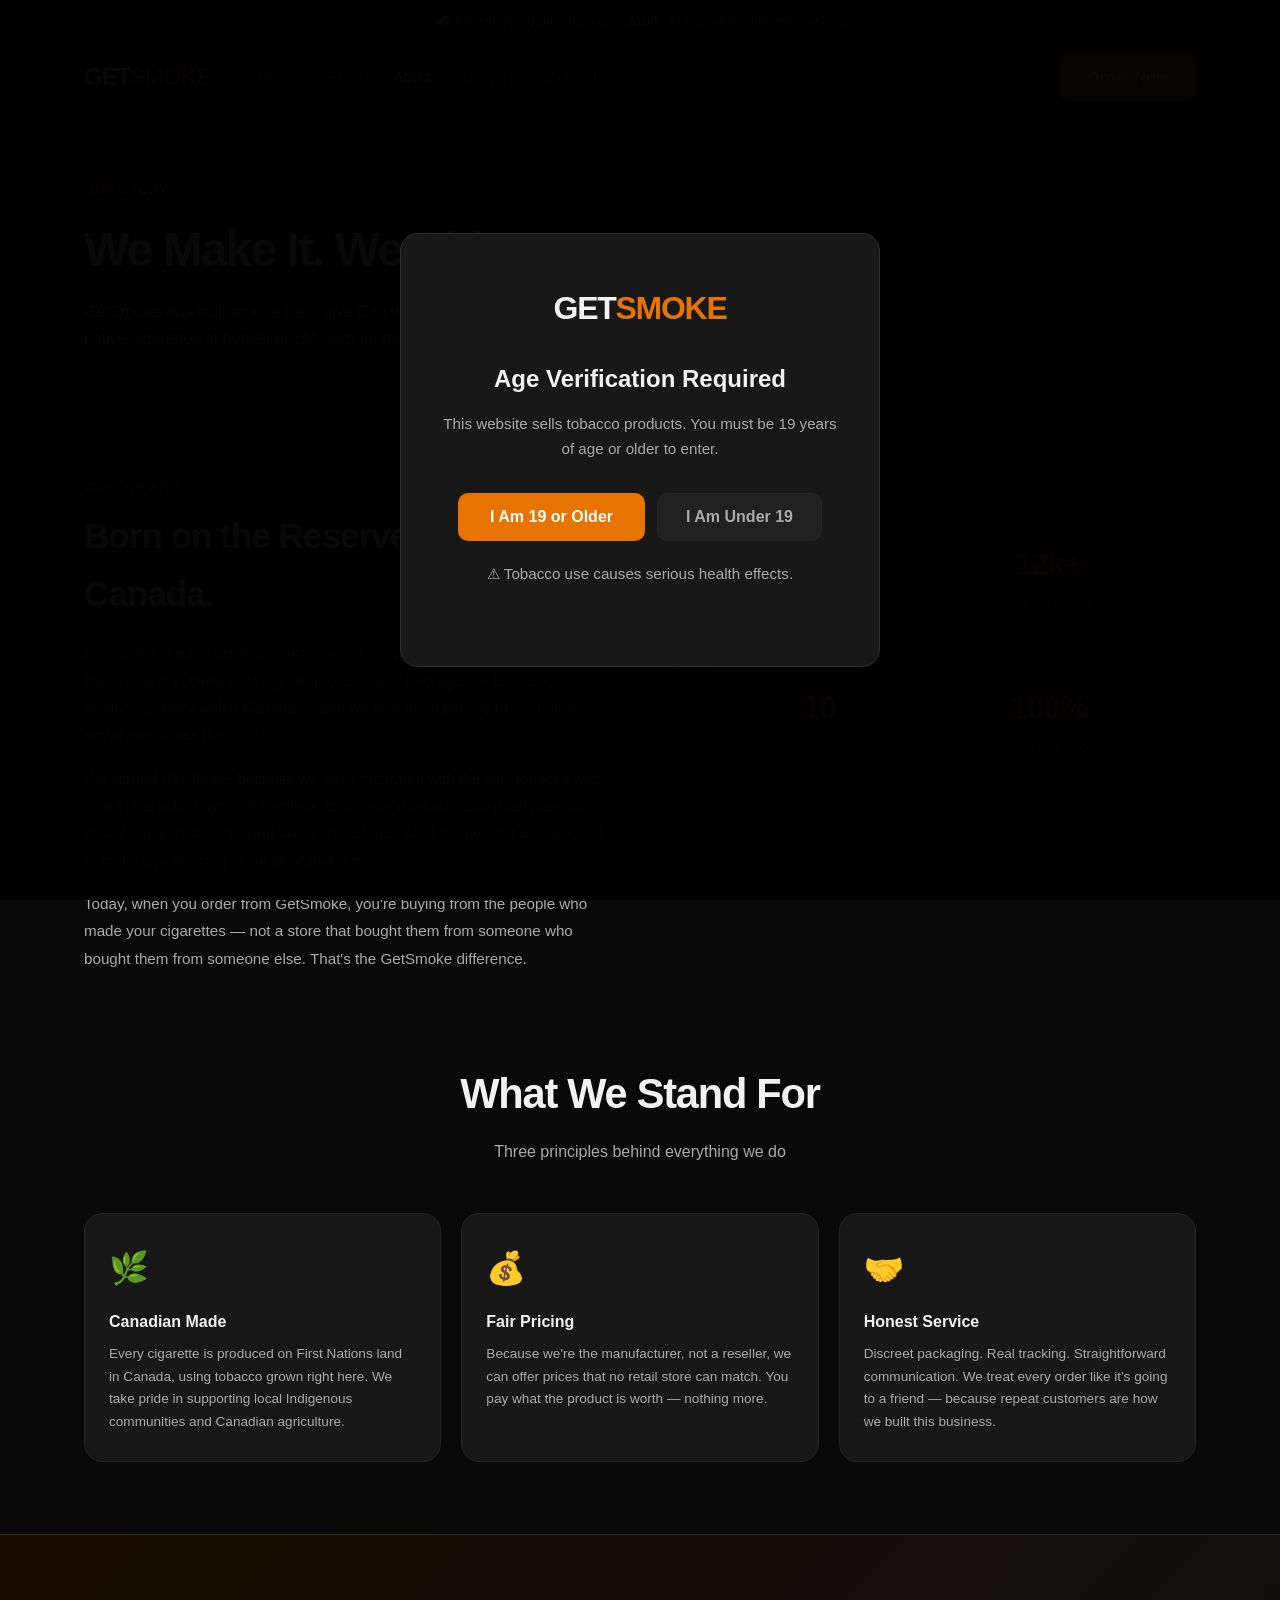
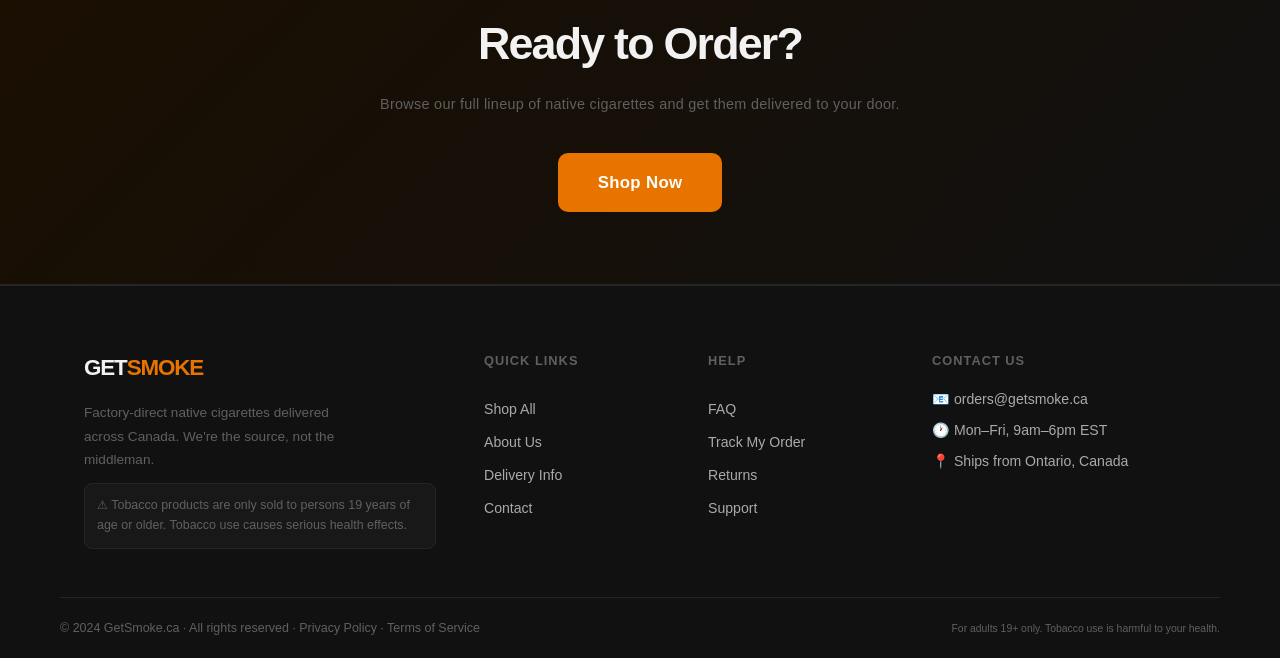
==== about.html @ fce6e357 "Initial commit: GetSmoke website" ====
<!DOCTYPE html>
<html lang="en">
<head>
  <meta charset="UTF-8" />
  <meta name="viewport" content="width=device-width, initial-scale=1.0" />
  <title>About Us – GetSmoke | Factory-Direct Native Cigarettes Canada</title>
  <meta name="description" content="Learn about GetSmoke — a Canadian manufacturer of native cigarettes, made on First Nations land and shipped directly to you." />
  <link rel="stylesheet" href="css/style.css" />
</head>
<body>

  <!-- Age Verification Modal -->
  <div id="age-modal" class="age-modal">
    <div class="age-modal-inner">
      <div class="age-modal-logo">GET<span>SMOKE</span></div>
      <h2>Age Verification Required</h2>
      <p>This website sells tobacco products. You must be 19 years of age or older to enter.</p>
      <div class="age-buttons">
        <button class="btn-age-yes" onclick="confirmAge()">I Am 19 or Older</button>
        <button class="btn-age-no" onclick="denyAge()">I Am Under 19</button>
      </div>
      <p class="age-warning">⚠ Tobacco use causes serious health effects.</p>
    </div>
  </div>

  <!-- Notice Bar -->
  <div class="notice-bar">
    <p>🚚 Free shipping on orders over $100 · Ships nationwide with tracking</p>
  </div>

  <!-- Header -->
  <header class="header">
    <nav class="nav container">
      <a href="index.html" class="logo">GET<span>SMOKE</span></a>
      <ul class="nav-links">
        <li><a href="index.html">Home</a></li>
        <li><a href="shop.html">Shop</a></li>
        <li><a href="about.html" class="active">About</a></li>
        <li><a href="delivery.html">Delivery</a></li>
        <li><a href="contact.html">Contact</a></li>
      </ul>
      <a href="shop.html" class="btn-primary">Order Now</a>
      <button class="hamburger" onclick="toggleMenu()">&#9776;</button>
    </nav>
    <div class="mobile-menu" id="mobile-menu">
      <a href="index.html">Home</a>
      <a href="shop.html">Shop</a>
      <a href="about.html">About</a>
      <a href="delivery.html">Delivery</a>
      <a href="contact.html">Contact</a>
      <a href="shop.html" class="btn-primary">Order Now</a>
    </div>
  </header>

  <!-- Page Hero -->
  <section class="page-hero">
    <div class="container">
      <span class="section-tag">Our Story</span>
      <h1>We Make It. We Ship It.</h1>
      <p>GetSmoke was built on one idea: give Canadians direct access to quality native cigarettes at honest prices, with no middleman in between.</p>
    </div>
  </section>

  <!-- About Section -->
  <section class="about-section">
    <div class="container">

      <!-- Story -->
      <div class="about-grid">
        <div class="about-text">
          <span class="section-tag">Who We Are</span>
          <h2>Born on the Reserve. Built for Canada.</h2>
          <p>GetSmoke is a Canadian manufacturer of native cigarettes, operating on First Nations land in Ontario. We grow, process, and package our tobacco products entirely within Canada — and we ship them directly to your door, anywhere across the country.</p>
          <p>We started GetSmoke because we were frustrated with the way tobacco was sold in Canada. Layers of resellers, distributor markups, and retail margins meant smokers were paying two or three times what the product actually cost to make. We decided to cut all of that out.</p>
          <p>Today, when you order from GetSmoke, you're buying from the people who made your cigarettes — not a store that bought them from someone who bought them from someone else. That's the GetSmoke difference.</p>
        </div>
        <div class="about-visual">
          <div class="about-stat">
            <strong>2019</strong>
            <span>Founded</span>
          </div>
          <div class="about-stat">
            <strong>12k+</strong>
            <span>Orders shipped</span>
          </div>
          <div class="about-stat">
            <strong>10</strong>
            <span>Provinces served</span>
          </div>
          <div class="about-stat">
            <strong>100%</strong>
            <span>Canadian tobacco</span>
          </div>
        </div>
      </div>

      <!-- Values -->
      <div class="section-header">
        <h2>What We Stand For</h2>
        <p>Three principles behind everything we do</p>
      </div>
      <div class="values-grid">
        <div class="value-card">
          <div class="value-icon">🌿</div>
          <h3>Canadian Made</h3>
          <p>Every cigarette is produced on First Nations land in Canada, using tobacco grown right here. We take pride in supporting local Indigenous communities and Canadian agriculture.</p>
        </div>
        <div class="value-card">
          <div class="value-icon">💰</div>
          <h3>Fair Pricing</h3>
          <p>Because we're the manufacturer, not a reseller, we can offer prices that no retail store can match. You pay what the product is worth — nothing more.</p>
        </div>
        <div class="value-card">
          <div class="value-icon">🤝</div>
          <h3>Honest Service</h3>
          <p>Discreet packaging. Real tracking. Straightforward communication. We treat every order like it's going to a friend — because repeat customers are how we built this business.</p>
        </div>
      </div>

    </div>
  </section>

  <!-- CTA Section -->
  <section class="shipping-banner">
    <div class="container">
      <h2>Ready to Order?</h2>
      <p>Browse our full lineup of native cigarettes and get them delivered to your door.</p>
      <a href="shop.html" class="btn-primary btn-large">Shop Now</a>
    </div>
  </section>

  <!-- Footer -->
  <footer class="footer">
    <div class="container footer-grid">
      <div class="footer-brand">
        <a href="index.html" class="logo">GET<span>SMOKE</span></a>
        <p>Factory-direct native cigarettes delivered across Canada. We're the source, not the middleman.</p>
        <small>⚠ Tobacco products are only sold to persons 19 years of age or older. Tobacco use causes serious health effects.</small>
      </div>
      <div class="footer-links">
        <h4>Quick Links</h4>
        <a href="shop.html">Shop All</a>
        <a href="about.html">About Us</a>
        <a href="delivery.html">Delivery Info</a>
        <a href="contact.html">Contact</a>
      </div>
      <div class="footer-links">
        <h4>Help</h4>
        <a href="contact.html#faq">FAQ</a>
        <a href="contact.html#tracking">Track My Order</a>
        <a href="contact.html">Returns</a>
        <a href="contact.html">Support</a>
      </div>
      <div class="footer-contact">
        <h4>Contact Us</h4>
        <p>📧 orders@getsmoke.ca</p>
        <p>🕐 Mon–Fri, 9am–6pm EST</p>
        <p>📍 Ships from Ontario, Canada</p>
      </div>
    </div>
    <div class="footer-bottom container">
      <p>© 2024 GetSmoke.ca · All rights reserved · <a href="#">Privacy Policy</a> · <a href="#">Terms of Service</a></p>
      <p><small>For adults 19+ only. Tobacco use is harmful to your health.</small></p>
    </div>
  </footer>

  <script src="js/main.js"></script>
</body>
</html>
---- css/style.css ----
/* ============================================
   GETSMOKE.CA — Main Stylesheet
   ============================================ */

/* Reset & Base */
*, *::before, *::after {
  margin: 0;
  padding: 0;
  box-sizing: border-box;
}

:root {
  --bg:           #090909;
  --bg-surface:   #111111;
  --bg-card:      #181818;
  --bg-elevated:  #212121;
  --accent:       #e87400;
  --accent-light: #ff9a3c;
  --accent-dark:  #b85c00;
  --text:         #f2f2f2;
  --text-sub:     #aaaaaa;
  --text-muted:   #606060;
  --border:       #252525;
  --border-light: #303030;
  --green:        #22c55e;
  --radius:       10px;
  --radius-lg:    18px;
  --shadow:       0 4px 24px rgba(0,0,0,0.5);
  --shadow-lg:    0 8px 48px rgba(0,0,0,0.7);
  --trans:        0.22s ease;
}

html { scroll-behavior: smooth; }

body {
  font-family: -apple-system, BlinkMacSystemFont, 'Segoe UI', Roboto, Helvetica, Arial, sans-serif;
  background: var(--bg);
  color: var(--text);
  line-height: 1.65;
  overflow-x: hidden;
}

a { text-decoration: none; color: inherit; }
img { max-width: 100%; display: block; }
ul { list-style: none; }

.container {
  max-width: 1160px;
  margin: 0 auto;
  padding: 0 24px;
}

.center { text-align: center; }

/* ============================================
   BUTTONS
   ============================================ */
.btn-primary {
  display: inline-block;
  background: var(--accent);
  color: #fff;
  padding: 12px 28px;
  border-radius: var(--radius);
  font-weight: 600;
  font-size: 0.95rem;
  transition: background var(--trans), transform var(--trans);
  border: none;
  cursor: pointer;
  letter-spacing: 0.02em;
}
.btn-primary:hover {
  background: var(--accent-light);
  transform: translateY(-1px);
}
.btn-primary.btn-large {
  padding: 16px 40px;
  font-size: 1.05rem;
}

.btn-ghost {
  display: inline-block;
  background: transparent;
  color: var(--text);
  padding: 12px 28px;
  border-radius: var(--radius);
  font-weight: 600;
  font-size: 0.95rem;
  border: 1.5px solid var(--border-light);
  transition: border-color var(--trans), color var(--trans), transform var(--trans);
  cursor: pointer;
}
.btn-ghost:hover {
  border-color: var(--accent);
  color: var(--accent);
  transform: translateY(-1px);
}

.btn-cart {
  display: inline-block;
  background: var(--accent);
  color: #fff;
  padding: 8px 18px;
  border-radius: 8px;
  font-size: 0.85rem;
  font-weight: 600;
  transition: background var(--trans);
}
.btn-cart:hover { background: var(--accent-light); }

/* ============================================
   AGE VERIFICATION MODAL
   ============================================ */
.age-modal {
  position: fixed;
  inset: 0;
  background: rgba(0,0,0,0.97);
  z-index: 9999;
  display: flex;
  align-items: center;
  justify-content: center;
  padding: 24px;
}
.age-modal.hidden { display: none; }

.age-modal-inner {
  background: var(--bg-card);
  border: 1px solid var(--border-light);
  border-radius: var(--radius-lg);
  padding: 48px 40px;
  max-width: 480px;
  width: 100%;
  text-align: center;
}
.age-modal-logo {
  font-size: 2rem;
  font-weight: 900;
  letter-spacing: -0.04em;
  margin-bottom: 24px;
  color: var(--text);
}
.age-modal-logo span { color: var(--accent); }
.age-modal-inner h2 {
  font-size: 1.5rem;
  margin-bottom: 12px;
}
.age-modal-inner p {
  color: var(--text-sub);
  font-size: 0.95rem;
  margin-bottom: 32px;
}
.age-buttons {
  display: flex;
  gap: 12px;
  justify-content: center;
  margin-bottom: 20px;
}
.btn-age-yes {
  background: var(--accent);
  color: #fff;
  padding: 14px 32px;
  border-radius: var(--radius);
  font-weight: 700;
  font-size: 1rem;
  border: none;
  cursor: pointer;
  transition: background var(--trans);
}
.btn-age-yes:hover { background: var(--accent-light); }
.btn-age-no {
  background: var(--bg-elevated);
  color: var(--text-sub);
  padding: 14px 28px;
  border-radius: var(--radius);
  font-weight: 600;
  font-size: 1rem;
  border: 1px solid var(--border);
  cursor: pointer;
  transition: background var(--trans);
}
.btn-age-no:hover { background: var(--border-light); }
.age-warning {
  color: var(--text-muted);
  font-size: 0.78rem;
}

/* ============================================
   HEADER / NAV
   ============================================ */
.header {
  position: sticky;
  top: 0;
  z-index: 100;
  background: rgba(9,9,9,0.92);
  backdrop-filter: blur(12px);
  -webkit-backdrop-filter: blur(12px);
  border-bottom: 1px solid var(--border);
}

.nav {
  display: flex;
  align-items: center;
  gap: 32px;
  height: 68px;
}

.logo {
  font-size: 1.5rem;
  font-weight: 900;
  letter-spacing: -0.05em;
  color: var(--text);
  flex-shrink: 0;
}
.logo span { color: var(--accent); }

.nav-links {
  display: flex;
  gap: 4px;
  flex: 1;
}
.nav-links a {
  padding: 8px 14px;
  border-radius: 8px;
  font-size: 0.9rem;
  font-weight: 500;
  color: var(--text-sub);
  transition: color var(--trans), background var(--trans);
}
.nav-links a:hover,
.nav-links a.active {
  color: var(--text);
  background: var(--bg-elevated);
}

.nav .btn-primary { margin-left: auto; flex-shrink: 0; }

.hamburger {
  display: none;
  background: none;
  border: none;
  color: var(--text);
  font-size: 1.5rem;
  cursor: pointer;
  margin-left: auto;
}

.mobile-menu {
  display: none;
  flex-direction: column;
  gap: 4px;
  padding: 12px 24px 20px;
  border-top: 1px solid var(--border);
  background: var(--bg-surface);
}
.mobile-menu.open { display: flex; }
.mobile-menu a {
  padding: 12px 16px;
  border-radius: 8px;
  color: var(--text-sub);
  font-weight: 500;
  transition: background var(--trans), color var(--trans);
}
.mobile-menu a:hover { background: var(--bg-elevated); color: var(--text); }
.mobile-menu .btn-primary { margin-top: 8px; text-align: center; }

@media (max-width: 768px) {
  .nav-links, .nav .btn-primary { display: none; }
  .hamburger { display: block; }
}

/* ============================================
   HERO
   ============================================ */
.hero {
  padding: 90px 0 80px;
  background: radial-gradient(ellipse 80% 60% at 50% -10%, rgba(232,116,0,0.13) 0%, transparent 70%),
              var(--bg);
  text-align: center;
}

.hero-tag {
  display: inline-block;
  background: rgba(232,116,0,0.12);
  color: var(--accent);
  border: 1px solid rgba(232,116,0,0.3);
  border-radius: 100px;
  padding: 6px 16px;
  font-size: 0.8rem;
  font-weight: 600;
  letter-spacing: 0.05em;
  text-transform: uppercase;
  margin-bottom: 24px;
}

.hero h1 {
  font-size: clamp(2.4rem, 6vw, 4.2rem);
  font-weight: 900;
  line-height: 1.1;
  letter-spacing: -0.04em;
  margin-bottom: 20px;
}
.hero h1 span { color: var(--accent); }

.hero p {
  color: var(--text-sub);
  font-size: 1.1rem;
  max-width: 520px;
  margin: 0 auto 36px;
  line-height: 1.7;
}

.hero-cta {
  display: flex;
  gap: 14px;
  justify-content: center;
  flex-wrap: wrap;
  margin-bottom: 56px;
}

.hero-stats {
  display: flex;
  gap: 0;
  justify-content: center;
  max-width: 480px;
  margin: 0 auto;
  border: 1px solid var(--border);
  border-radius: var(--radius-lg);
  overflow: hidden;
  background: var(--bg-card);
}
.stat {
  flex: 1;
  padding: 20px 16px;
  text-align: center;
  border-right: 1px solid var(--border);
}
.stat:last-child { border-right: none; }
.stat strong {
  display: block;
  font-size: 1.4rem;
  font-weight: 800;
  color: var(--accent);
  letter-spacing: -0.03em;
}
.stat span {
  font-size: 0.78rem;
  color: var(--text-muted);
  text-transform: uppercase;
  letter-spacing: 0.04em;
}

/* ============================================
   TRUST BAR
   ============================================ */
.trust-bar {
  background: var(--bg-surface);
  border-top: 1px solid var(--border);
  border-bottom: 1px solid var(--border);
  padding: 28px 0;
}
.trust-grid {
  display: grid;
  grid-template-columns: repeat(4, 1fr);
  gap: 0;
}
.trust-item {
  display: flex;
  align-items: center;
  gap: 14px;
  padding: 12px 24px;
  border-right: 1px solid var(--border);
}
.trust-item:last-child { border-right: none; }
.trust-icon {
  font-size: 1.6rem;
  flex-shrink: 0;
}
.trust-item strong {
  display: block;
  font-size: 0.9rem;
  font-weight: 700;
  margin-bottom: 2px;
}
.trust-item p {
  font-size: 0.8rem;
  color: var(--text-muted);
  margin: 0;
}

@media (max-width: 900px) {
  .trust-grid { grid-template-columns: repeat(2, 1fr); }
  .trust-item:nth-child(2) { border-right: none; }
  .trust-item:nth-child(3), .trust-item:nth-child(4) {
    border-top: 1px solid var(--border);
  }
}
@media (max-width: 480px) {
  .trust-grid { grid-template-columns: 1fr; }
  .trust-item { border-right: none !important; border-top: 1px solid var(--border); }
  .trust-item:first-child { border-top: none; }
}

/* ============================================
   SECTION SHARED
   ============================================ */
.section-header {
  text-align: center;
  margin-bottom: 48px;
}
.section-header h2 {
  font-size: clamp(1.8rem, 4vw, 2.6rem);
  font-weight: 800;
  letter-spacing: -0.03em;
  margin-bottom: 10px;
}
.section-header p {
  color: var(--text-sub);
  font-size: 1rem;
  max-width: 480px;
  margin: 0 auto;
}
.section-tag {
  display: inline-block;
  color: var(--accent);
  font-size: 0.8rem;
  font-weight: 700;
  text-transform: uppercase;
  letter-spacing: 0.08em;
  margin-bottom: 10px;
}

/* ============================================
   PRODUCTS
   ============================================ */
.products-section {
  padding: 80px 0;
}

.products-grid {
  display: grid;
  grid-template-columns: repeat(4, 1fr);
  gap: 20px;
  margin-bottom: 40px;
}

.product-card {
  background: var(--bg-card);
  border: 1px solid var(--border);
  border-radius: var(--radius-lg);
  overflow: hidden;
  transition: border-color var(--trans), transform var(--trans), box-shadow var(--trans);
  position: relative;
}
.product-card:hover {
  border-color: var(--accent);
  transform: translateY(-4px);
  box-shadow: 0 12px 40px rgba(232,116,0,0.12);
}

.product-badge {
  position: absolute;
  top: 12px;
  left: 12px;
  background: var(--accent);
  color: #fff;
  font-size: 0.72rem;
  font-weight: 700;
  text-transform: uppercase;
  letter-spacing: 0.06em;
  padding: 4px 10px;
  border-radius: 100px;
  z-index: 2;
}
.product-badge.new-badge {
  background: var(--green);
}

.product-img {
  background: var(--bg-elevated);
  height: 160px;
  display: flex;
  align-items: center;
  justify-content: center;
  font-size: 3.5rem;
  color: var(--text-muted);
  overflow: hidden;
}
.product-img img {
  width: 100%;
  height: 100%;
  object-fit: cover;
}

.product-info { padding: 18px; }
.product-info h3 {
  font-size: 1rem;
  font-weight: 700;
  margin-bottom: 4px;
}
.product-info > p {
  color: var(--text-muted);
  font-size: 0.82rem;
  margin-bottom: 16px;
}

.product-footer {
  display: flex;
  align-items: center;
  justify-content: space-between;
}
.price {
  font-size: 1.15rem;
  font-weight: 800;
  color: var(--text);
}
.price small {
  font-size: 0.75rem;
  font-weight: 400;
  color: var(--text-muted);
}

@media (max-width: 1000px) {
  .products-grid { grid-template-columns: repeat(3, 1fr); }
}
@media (max-width: 700px) {
  .products-grid { grid-template-columns: repeat(2, 1fr); }
}
@media (max-width: 440px) {
  .products-grid { grid-template-columns: 1fr; }
}

/* ============================================
   HOW IT WORKS
   ============================================ */
.how-it-works {
  padding: 80px 0;
  background: var(--bg-surface);
  border-top: 1px solid var(--border);
  border-bottom: 1px solid var(--border);
}

.steps-grid {
  display: grid;
  grid-template-columns: repeat(4, 1fr);
  gap: 24px;
  position: relative;
}

.step {
  background: var(--bg-card);
  border: 1px solid var(--border);
  border-radius: var(--radius-lg);
  padding: 28px 24px;
  text-align: center;
}
.step-number {
  font-size: 2.5rem;
  font-weight: 900;
  color: var(--accent);
  opacity: 0.25;
  letter-spacing: -0.06em;
  line-height: 1;
  margin-bottom: 16px;
}
.step h3 {
  font-size: 1rem;
  font-weight: 700;
  margin-bottom: 8px;
}
.step p {
  color: var(--text-sub);
  font-size: 0.85rem;
  line-height: 1.6;
}

@media (max-width: 900px) {
  .steps-grid { grid-template-columns: repeat(2, 1fr); }
}
@media (max-width: 500px) {
  .steps-grid { grid-template-columns: 1fr; }
}

/* ============================================
   WHY US
   ============================================ */
.why-us {
  padding: 80px 0;
}
.why-grid {
  display: grid;
  grid-template-columns: 1fr 1fr;
  gap: 64px;
  align-items: center;
}
.why-text h2 {
  font-size: clamp(1.8rem, 3.5vw, 2.6rem);
  font-weight: 800;
  letter-spacing: -0.03em;
  line-height: 1.2;
  margin-bottom: 16px;
}
.why-text > p {
  color: var(--text-sub);
  font-size: 0.95rem;
  line-height: 1.75;
  margin-bottom: 28px;
}
.why-list {
  margin-bottom: 32px;
}
.why-list li {
  padding: 8px 0;
  font-size: 0.92rem;
  color: var(--text-sub);
  border-bottom: 1px solid var(--border);
  display: flex;
  align-items: center;
  gap: 10px;
}
.why-list li::before {
  content: '✓';
  color: var(--accent);
  font-weight: 700;
}

.why-cards {
  display: grid;
  grid-template-columns: 1fr 1fr;
  gap: 16px;
}
.why-stat-card {
  background: var(--bg-card);
  border: 1px solid var(--border);
  border-radius: var(--radius-lg);
  padding: 28px 20px;
  text-align: center;
}
.why-stat-card strong {
  display: block;
  font-size: 2rem;
  font-weight: 900;
  color: var(--accent);
  letter-spacing: -0.04em;
  margin-bottom: 6px;
}
.why-stat-card span {
  font-size: 0.8rem;
  color: var(--text-muted);
  text-transform: uppercase;
  letter-spacing: 0.05em;
}

@media (max-width: 800px) {
  .why-grid { grid-template-columns: 1fr; gap: 40px; }
}

/* ============================================
   SHIPPING BANNER
   ============================================ */
.shipping-banner {
  background: linear-gradient(135deg, #1a0e00 0%, var(--bg-surface) 100%);
  border-top: 1px solid var(--border);
  border-bottom: 1px solid var(--border);
  padding: 72px 0;
  text-align: center;
}
.shipping-banner h2 {
  font-size: clamp(1.6rem, 4vw, 2.8rem);
  font-weight: 800;
  letter-spacing: -0.04em;
  margin-bottom: 12px;
}
.shipping-banner p {
  color: var(--text-muted);
  font-size: 0.9rem;
  margin-bottom: 36px;
  letter-spacing: 0.02em;
}
.provinces {
  display: flex;
  flex-wrap: wrap;
  gap: 10px;
  justify-content: center;
  margin-bottom: 36px;
}
.province-tag {
  background: var(--bg-card);
  border: 1px solid var(--border);
  color: var(--text-sub);
  padding: 6px 14px;
  border-radius: 100px;
  font-size: 0.82rem;
}

/* ============================================
   FOOTER
   ============================================ */
.footer {
  background: var(--bg-surface);
  border-top: 1px solid var(--border);
  padding: 64px 0 0;
}
.footer-grid {
  display: grid;
  grid-template-columns: 2fr 1fr 1fr 1.5fr;
  gap: 48px;
  padding-bottom: 48px;
}
.footer-brand .logo { font-size: 1.4rem; margin-bottom: 14px; display: inline-block; }
.footer-brand p {
  color: var(--text-muted);
  font-size: 0.85rem;
  line-height: 1.7;
  margin-bottom: 12px;
  max-width: 280px;
}
.footer-brand small {
  color: var(--text-muted);
  font-size: 0.78rem;
  line-height: 1.6;
  display: block;
  padding: 12px;
  background: rgba(255,255,255,0.03);
  border-radius: 8px;
  border: 1px solid var(--border);
}
.footer-links h4, .footer-contact h4 {
  font-size: 0.8rem;
  font-weight: 700;
  text-transform: uppercase;
  letter-spacing: 0.08em;
  color: var(--text-muted);
  margin-bottom: 16px;
}
.footer-links {
  display: flex;
  flex-direction: column;
  gap: 10px;
}
.footer-links a {
  color: var(--text-sub);
  font-size: 0.88rem;
  transition: color var(--trans);
}
.footer-links a:hover { color: var(--accent); }
.footer-contact p {
  color: var(--text-sub);
  font-size: 0.88rem;
  margin-bottom: 8px;
}
.footer-bottom {
  border-top: 1px solid var(--border);
  padding: 20px 0;
  display: flex;
  align-items: center;
  justify-content: space-between;
  flex-wrap: wrap;
  gap: 8px;
}
.footer-bottom p {
  color: var(--text-muted);
  font-size: 0.78rem;
}
.footer-bottom a { color: var(--text-muted); transition: color var(--trans); }
.footer-bottom a:hover { color: var(--accent); }

@media (max-width: 900px) {
  .footer-grid { grid-template-columns: 1fr 1fr; }
}
@media (max-width: 540px) {
  .footer-grid { grid-template-columns: 1fr; gap: 32px; }
  .footer-bottom { flex-direction: column; text-align: center; }
}

/* ============================================
   PAGE HERO (inner pages)
   ============================================ */
.page-hero {
  padding: 64px 0 48px;
  background: var(--bg-surface);
  border-bottom: 1px solid var(--border);
}
.page-hero h1 {
  font-size: clamp(1.8rem, 4vw, 3rem);
  font-weight: 800;
  letter-spacing: -0.04em;
  margin-bottom: 10px;
}
.page-hero p {
  color: var(--text-sub);
  font-size: 1rem;
  max-width: 520px;
}

/* ============================================
   SHOP PAGE
   ============================================ */
.shop-section {
  padding: 56px 0 80px;
}
.shop-toolbar {
  display: flex;
  align-items: center;
  justify-content: space-between;
  flex-wrap: wrap;
  gap: 16px;
  margin-bottom: 32px;
}
.shop-toolbar h2 {
  font-size: 1.1rem;
  font-weight: 700;
  color: var(--text-sub);
}
.filter-tabs {
  display: flex;
  gap: 8px;
  flex-wrap: wrap;
}
.filter-tab {
  background: var(--bg-card);
  border: 1px solid var(--border);
  color: var(--text-sub);
  padding: 8px 16px;
  border-radius: 100px;
  font-size: 0.83rem;
  font-weight: 600;
  cursor: pointer;
  transition: all var(--trans);
}
.filter-tab:hover, .filter-tab.active {
  background: var(--accent);
  border-color: var(--accent);
  color: #fff;
}

/* ============================================
   ABOUT PAGE
   ============================================ */
.about-section {
  padding: 72px 0;
}
.about-grid {
  display: grid;
  grid-template-columns: 1fr 1fr;
  gap: 64px;
  align-items: start;
  margin-bottom: 72px;
}
.about-text h2 {
  font-size: clamp(1.6rem, 3vw, 2.2rem);
  font-weight: 800;
  letter-spacing: -0.03em;
  margin-bottom: 16px;
}
.about-text p {
  color: var(--text-sub);
  font-size: 0.95rem;
  line-height: 1.8;
  margin-bottom: 16px;
}
.about-visual {
  background: var(--bg-card);
  border: 1px solid var(--border);
  border-radius: var(--radius-lg);
  padding: 40px;
  display: grid;
  grid-template-columns: 1fr 1fr;
  gap: 16px;
}
.about-stat {
  text-align: center;
  padding: 24px 16px;
  background: var(--bg-elevated);
  border-radius: var(--radius);
}
.about-stat strong {
  display: block;
  font-size: 2rem;
  font-weight: 900;
  color: var(--accent);
  letter-spacing: -0.04em;
}
.about-stat span {
  font-size: 0.8rem;
  color: var(--text-muted);
}
.values-grid {
  display: grid;
  grid-template-columns: repeat(3, 1fr);
  gap: 20px;
  margin-top: 48px;
}
.value-card {
  background: var(--bg-card);
  border: 1px solid var(--border);
  border-radius: var(--radius-lg);
  padding: 28px 24px;
}
.value-icon {
  font-size: 2rem;
  margin-bottom: 14px;
}
.value-card h3 { font-size: 1rem; font-weight: 700; margin-bottom: 8px; }
.value-card p { color: var(--text-sub); font-size: 0.85rem; line-height: 1.65; }

@media (max-width: 800px) {
  .about-grid { grid-template-columns: 1fr; gap: 40px; }
  .values-grid { grid-template-columns: 1fr 1fr; }
}
@media (max-width: 480px) {
  .values-grid { grid-template-columns: 1fr; }
}

/* ============================================
   DELIVERY PAGE
   ============================================ */
.delivery-section {
  padding: 72px 0;
}
.delivery-grid {
  display: grid;
  grid-template-columns: repeat(3, 1fr);
  gap: 20px;
  margin-bottom: 56px;
}
.delivery-card {
  background: var(--bg-card);
  border: 1px solid var(--border);
  border-radius: var(--radius-lg);
  padding: 28px 24px;
}
.delivery-card .icon { font-size: 2rem; margin-bottom: 14px; }
.delivery-card h3 { font-size: 1rem; font-weight: 700; margin-bottom: 8px; }
.delivery-card p { color: var(--text-sub); font-size: 0.87rem; line-height: 1.65; }
.delivery-table-wrap {
  background: var(--bg-card);
  border: 1px solid var(--border);
  border-radius: var(--radius-lg);
  overflow: hidden;
  margin-bottom: 40px;
}
.delivery-table {
  width: 100%;
  border-collapse: collapse;
}
.delivery-table th {
  background: var(--bg-elevated);
  padding: 14px 20px;
  text-align: left;
  font-size: 0.8rem;
  font-weight: 700;
  text-transform: uppercase;
  letter-spacing: 0.06em;
  color: var(--text-muted);
  border-bottom: 1px solid var(--border);
}
.delivery-table td {
  padding: 14px 20px;
  font-size: 0.88rem;
  color: var(--text-sub);
  border-bottom: 1px solid var(--border);
}
.delivery-table tr:last-child td { border-bottom: none; }
.delivery-table tr:hover td { background: var(--bg-elevated); }
.badge-green {
  background: rgba(34,197,94,0.1);
  color: var(--green);
  border: 1px solid rgba(34,197,94,0.25);
  padding: 3px 10px;
  border-radius: 100px;
  font-size: 0.78rem;
  font-weight: 600;
}

@media (max-width: 700px) {
  .delivery-grid { grid-template-columns: 1fr 1fr; }
}
@media (max-width: 480px) {
  .delivery-grid { grid-template-columns: 1fr; }
}

/* ============================================
   CONTACT / FAQ PAGE
   ============================================ */
.contact-section {
  padding: 72px 0;
}
.contact-grid {
  display: grid;
  grid-template-columns: 1fr 1.5fr;
  gap: 48px;
  margin-bottom: 72px;
}
.contact-info h2 {
  font-size: 1.5rem;
  font-weight: 800;
  letter-spacing: -0.03em;
  margin-bottom: 12px;
}
.contact-info > p {
  color: var(--text-sub);
  font-size: 0.92rem;
  line-height: 1.7;
  margin-bottom: 28px;
}
.contact-details { display: flex; flex-direction: column; gap: 14px; }
.contact-item {
  display: flex;
  align-items: flex-start;
  gap: 14px;
  padding: 16px;
  background: var(--bg-card);
  border: 1px solid var(--border);
  border-radius: var(--radius);
}
.contact-item .icon { font-size: 1.3rem; flex-shrink: 0; }
.contact-item strong { display: block; font-size: 0.88rem; margin-bottom: 2px; }
.contact-item span { color: var(--text-muted); font-size: 0.82rem; }

.contact-form {
  background: var(--bg-card);
  border: 1px solid var(--border);
  border-radius: var(--radius-lg);
  padding: 36px;
}
.contact-form h3 { font-size: 1.2rem; font-weight: 700; margin-bottom: 24px; }
.form-row {
  display: grid;
  grid-template-columns: 1fr 1fr;
  gap: 16px;
}
.form-group {
  display: flex;
  flex-direction: column;
  gap: 6px;
  margin-bottom: 16px;
}
.form-group label {
  font-size: 0.83rem;
  font-weight: 600;
  color: var(--text-sub);
}
.form-group input,
.form-group select,
.form-group textarea {
  background: var(--bg-elevated);
  border: 1px solid var(--border-light);
  border-radius: 8px;
  color: var(--text);
  padding: 12px 14px;
  font-size: 0.9rem;
  font-family: inherit;
  transition: border-color var(--trans);
  outline: none;
  width: 100%;
}
.form-group input:focus,
.form-group select:focus,
.form-group textarea:focus {
  border-color: var(--accent);
}
.form-group textarea { resize: vertical; min-height: 110px; }

/* FAQ Accordion */
.faq-section { padding-bottom: 80px; }
.faq-section h2 {
  font-size: clamp(1.6rem, 3vw, 2.2rem);
  font-weight: 800;
  letter-spacing: -0.03em;
  margin-bottom: 32px;
}
.faq-list { display: flex; flex-direction: column; gap: 10px; }
.faq-item {
  background: var(--bg-card);
  border: 1px solid var(--border);
  border-radius: var(--radius);
  overflow: hidden;
}
.faq-question {
  width: 100%;
  background: none;
  border: none;
  color: var(--text);
  font-size: 0.95rem;
  font-weight: 600;
  font-family: inherit;
  text-align: left;
  padding: 18px 20px;
  cursor: pointer;
  display: flex;
  align-items: center;
  justify-content: space-between;
  gap: 16px;
  transition: background var(--trans);
}
.faq-question:hover { background: var(--bg-elevated); }
.faq-arrow {
  font-size: 1rem;
  color: var(--text-muted);
  flex-shrink: 0;
  transition: transform var(--trans);
}
.faq-item.open .faq-arrow { transform: rotate(180deg); }
.faq-answer {
  max-height: 0;
  overflow: hidden;
  transition: max-height 0.3s ease;
}
.faq-answer-inner {
  padding: 0 20px 18px;
  color: var(--text-sub);
  font-size: 0.9rem;
  line-height: 1.75;
  border-top: 1px solid var(--border);
  padding-top: 16px;
}
.faq-item.open .faq-answer { max-height: 400px; }

@media (max-width: 700px) {
  .contact-grid { grid-template-columns: 1fr; }
  .form-row { grid-template-columns: 1fr; }
}

/* ============================================
   ORDER SUCCESS / NOTICE
   ============================================ */
.notice-bar {
  background: rgba(232,116,0,0.08);
  border-bottom: 1px solid rgba(232,116,0,0.2);
  padding: 10px 0;
  text-align: center;
}
.notice-bar p {
  font-size: 0.83rem;
  color: var(--accent-light);
}
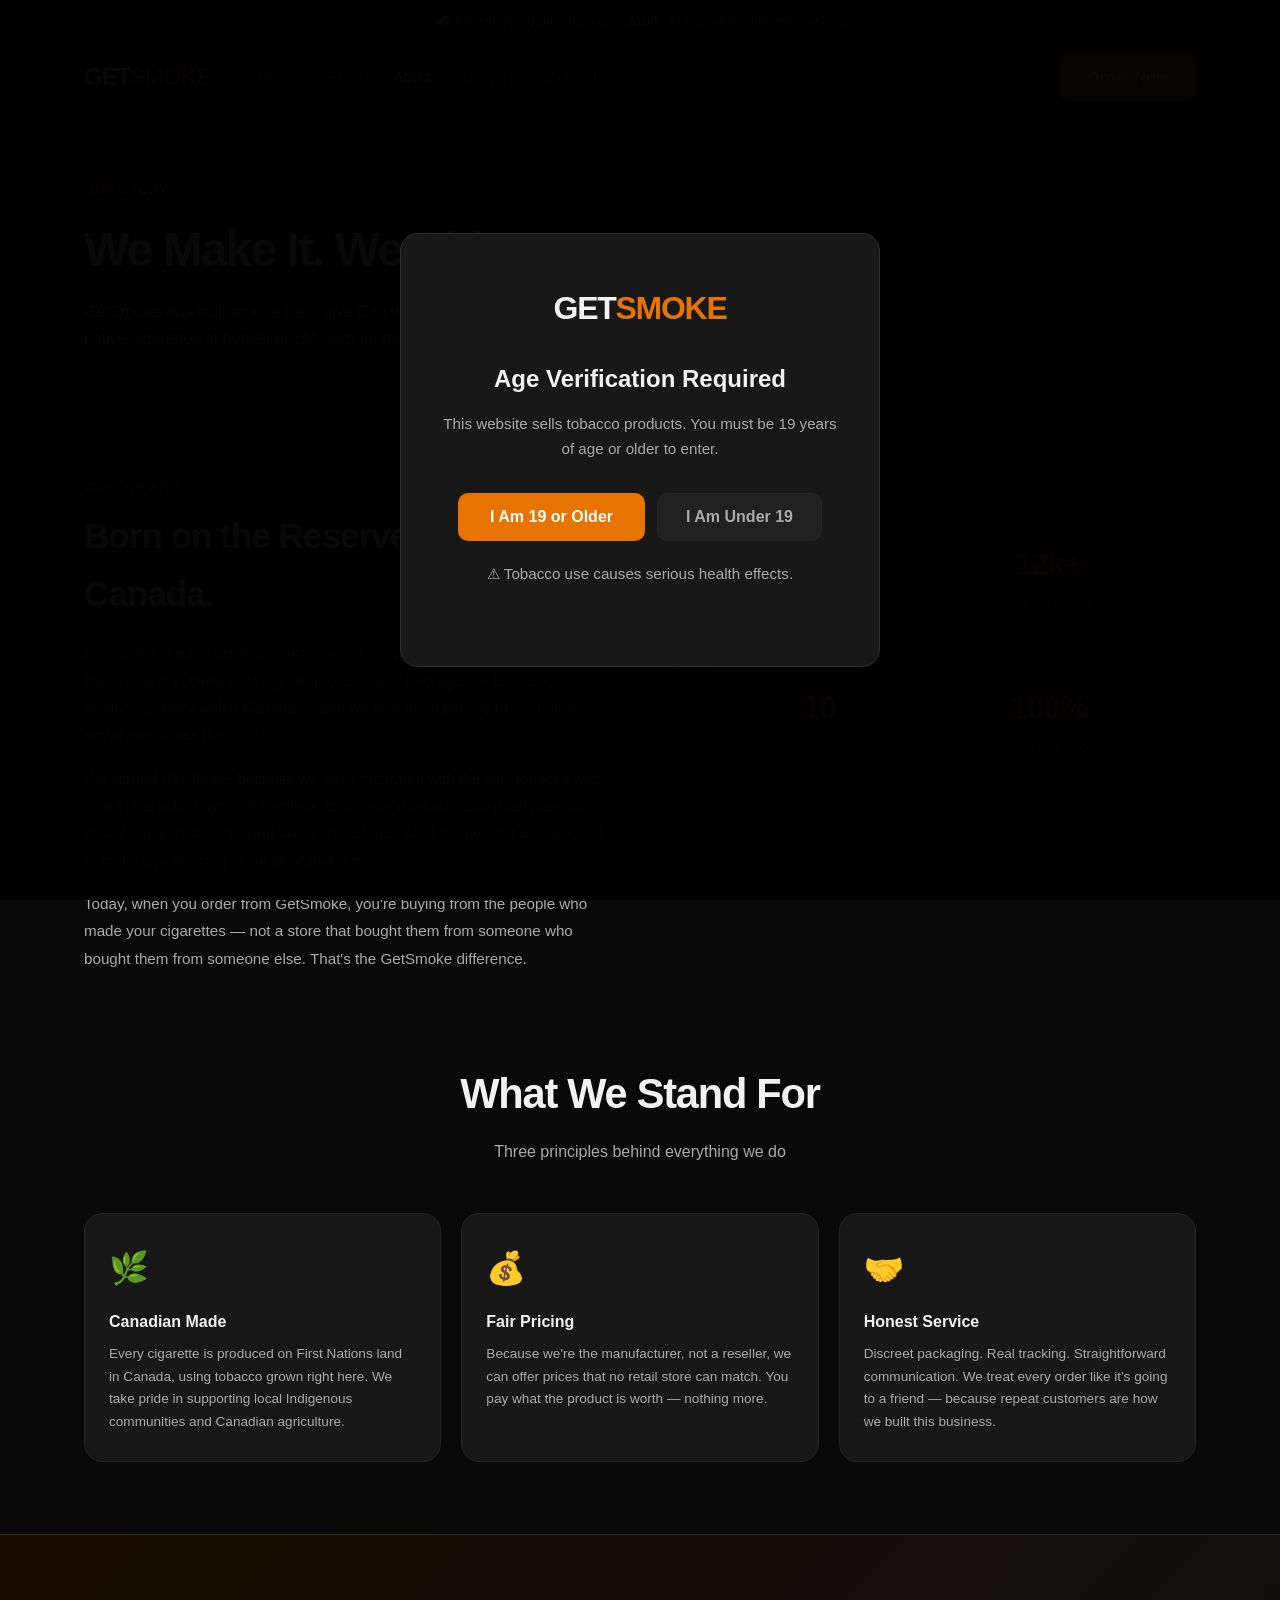
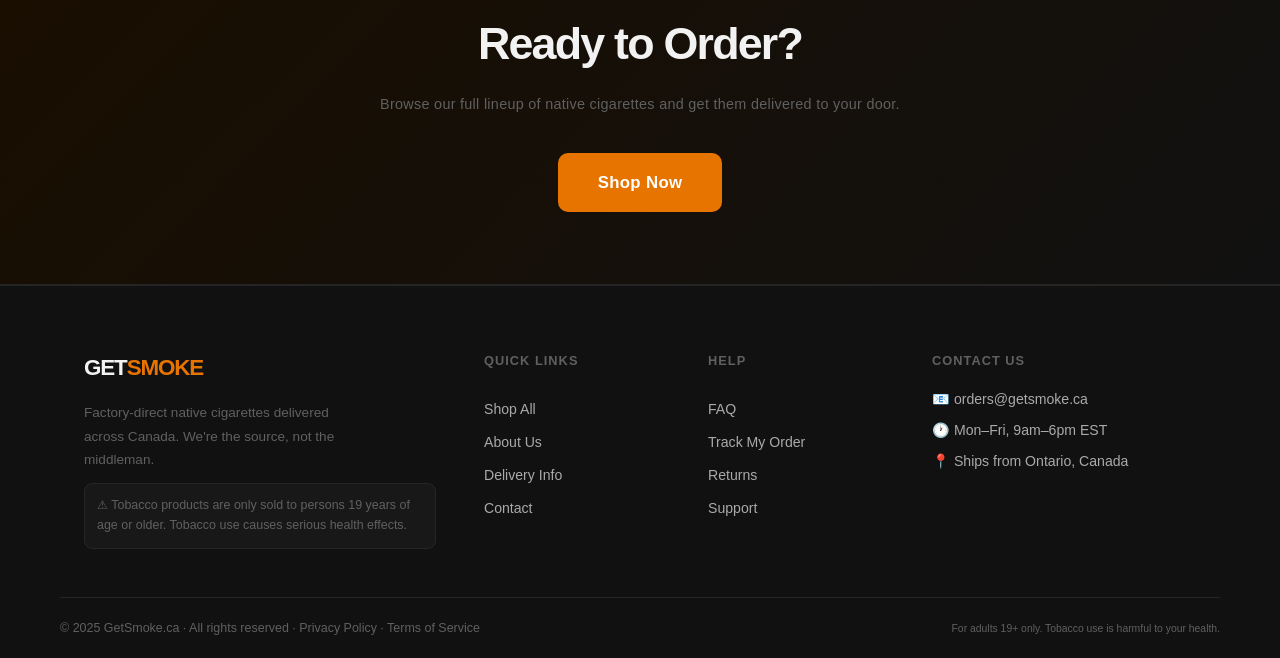
==== commit ef565872: "Add privacy/terms pages, fix copyright year, connect forms to Formspree - Created privacy.html (PIPE" ====
--- a/about.html
+++ b/about.html
@@ -159,7 +159,7 @@
       </div>
     </div>
     <div class="footer-bottom container">
-      <p>© 2024 GetSmoke.ca · All rights reserved · <a href="#">Privacy Policy</a> · <a href="#">Terms of Service</a></p>
+      <p>© 2025 GetSmoke.ca · All rights reserved · <a href="privacy.html">Privacy Policy</a> · <a href="terms.html">Terms of Service</a></p>
       <p><small>For adults 19+ only. Tobacco use is harmful to your health.</small></p>
     </div>
   </footer>
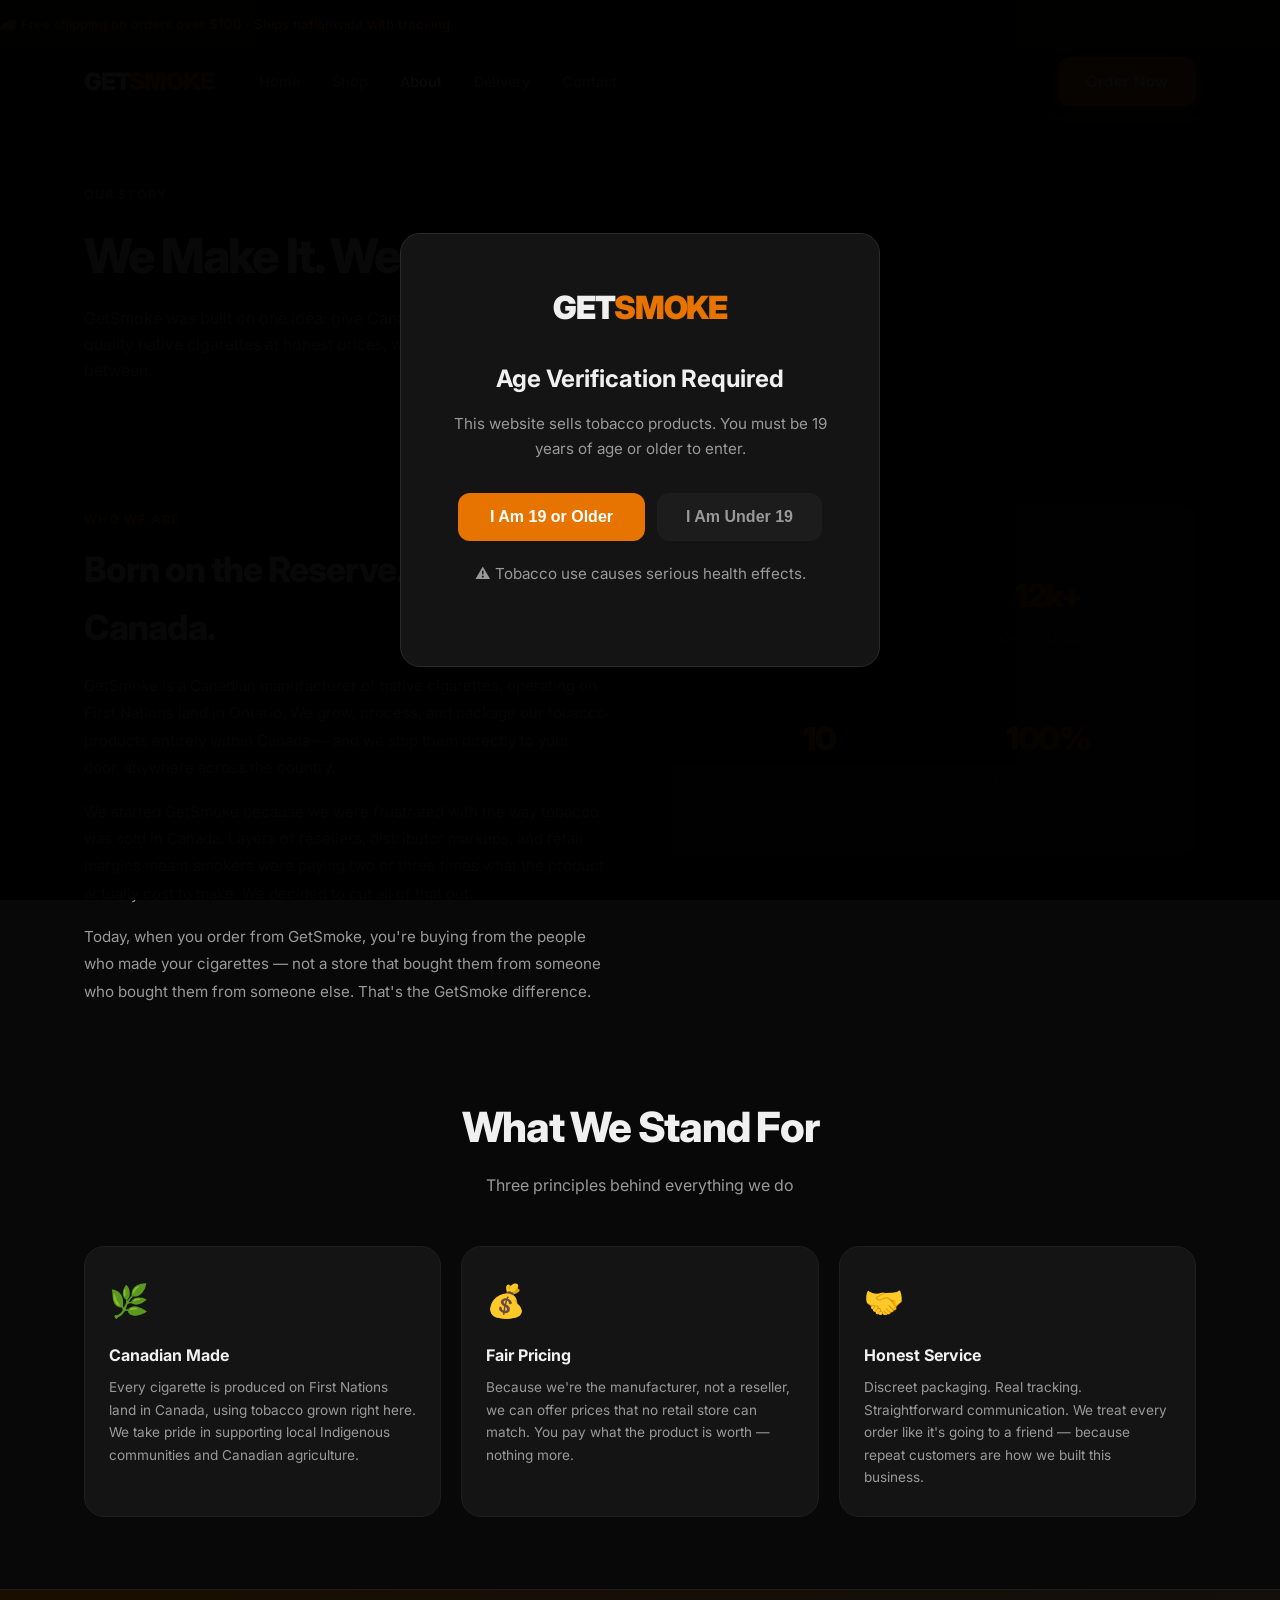
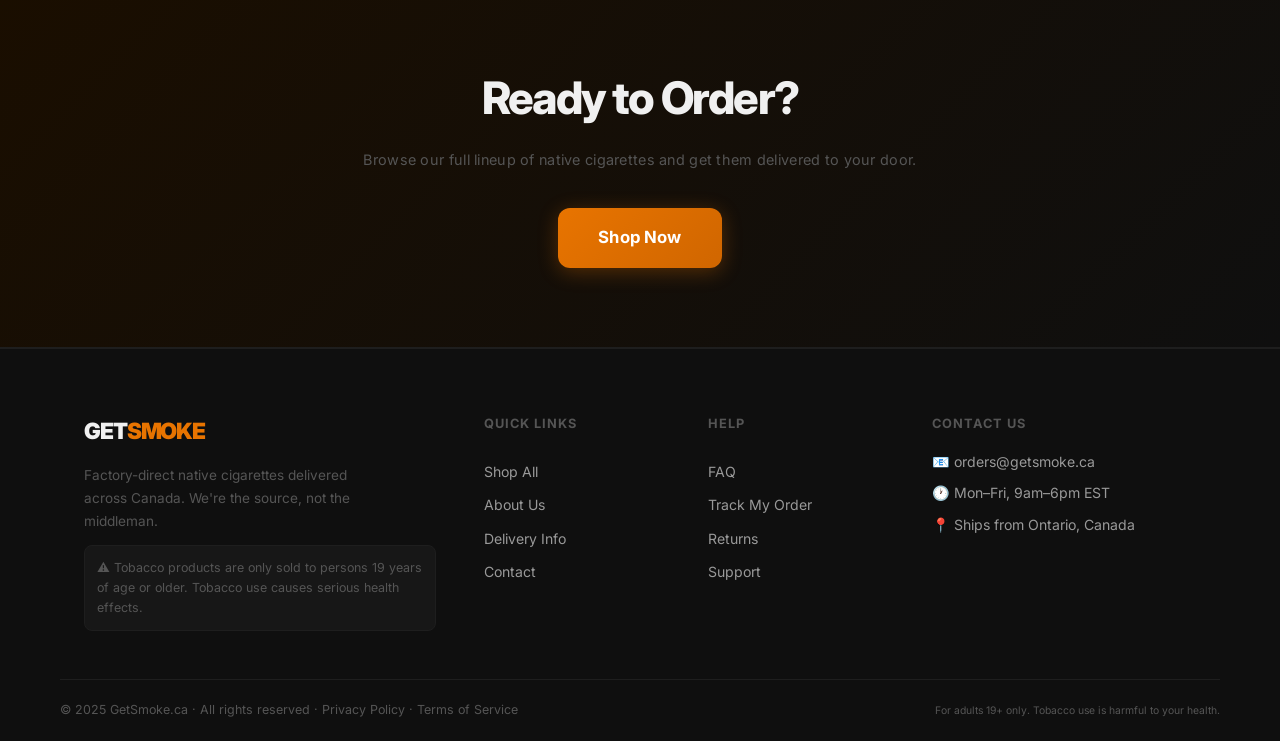
==== commit 067047db: "Modern redesign: Inter font, scroll animations, glow effects, marquee notice bar - Added Inter font " ====
--- a/about.html
+++ b/about.html
@@ -5,6 +5,8 @@
   <meta name="viewport" content="width=device-width, initial-scale=1.0" />
   <title>About Us – GetSmoke | Factory-Direct Native Cigarettes Canada</title>
   <meta name="description" content="Learn about GetSmoke — a Canadian manufacturer of native cigarettes, made on First Nations land and shipped directly to you." />
+  <link rel="preconnect" href="https://fonts.googleapis.com" />
+  <link rel="preconnect" href="https://fonts.gstatic.com" crossorigin />
   <link rel="stylesheet" href="css/style.css" />
 </head>
 <body>
--- a/css/style.css
+++ b/css/style.css
@@ -1,6 +1,8 @@
 /* ============================================
    GETSMOKE.CA — Main Stylesheet
    ============================================ */
+
+@import url('https://fonts.googleapis.com/css2?family=Inter:wght@400;500;600;700;800;900&display=swap');
 
 /* Reset & Base */
 *, *::before, *::after {
@@ -10,36 +12,52 @@
 }
 
 :root {
-  --bg:           #090909;
-  --bg-surface:   #111111;
-  --bg-card:      #181818;
-  --bg-elevated:  #212121;
+  --bg:           #080808;
+  --bg-surface:   #0f0f0f;
+  --bg-card:      #141414;
+  --bg-elevated:  #1c1c1c;
   --accent:       #e87400;
   --accent-light: #ff9a3c;
   --accent-dark:  #b85c00;
-  --text:         #f2f2f2;
-  --text-sub:     #aaaaaa;
-  --text-muted:   #606060;
-  --border:       #252525;
-  --border-light: #303030;
+  --accent-glow:  rgba(232,116,0,0.25);
+  --text:         #f0f0f0;
+  --text-sub:     #999999;
+  --text-muted:   #555555;
+  --border:       #1e1e1e;
+  --border-light: #2a2a2a;
   --green:        #22c55e;
-  --radius:       10px;
-  --radius-lg:    18px;
-  --shadow:       0 4px 24px rgba(0,0,0,0.5);
-  --shadow-lg:    0 8px 48px rgba(0,0,0,0.7);
-  --trans:        0.22s ease;
+  --radius:       12px;
+  --radius-lg:    20px;
+  --shadow:       0 4px 24px rgba(0,0,0,0.6);
+  --shadow-lg:    0 8px 48px rgba(0,0,0,0.8);
+  --shadow-glow:  0 0 40px rgba(232,116,0,0.15);
+  --trans:        0.2s ease;
 }
 
 html { scroll-behavior: smooth; }
 
 body {
-  font-family: -apple-system, BlinkMacSystemFont, 'Segoe UI', Roboto, Helvetica, Arial, sans-serif;
+  font-family: 'Inter', -apple-system, BlinkMacSystemFont, 'Segoe UI', sans-serif;
   background: var(--bg);
   color: var(--text);
   line-height: 1.65;
   overflow-x: hidden;
 }
 
+/* ── Scroll animations ── */
+.fade-up {
+  opacity: 0;
+  transform: translateY(28px);
+  transition: opacity 0.6s ease, transform 0.6s ease;
+}
+.fade-up.visible {
+  opacity: 1;
+  transform: translateY(0);
+}
+.fade-up:nth-child(2) { transition-delay: 0.1s; }
+.fade-up:nth-child(3) { transition-delay: 0.2s; }
+.fade-up:nth-child(4) { transition-delay: 0.3s; }
+
 a { text-decoration: none; color: inherit; }
 img { max-width: 100%; display: block; }
 ul { list-style: none; }
@@ -57,21 +75,33 @@
    ============================================ */
 .btn-primary {
   display: inline-block;
-  background: var(--accent);
+  background: linear-gradient(135deg, var(--accent) 0%, #d06600 100%);
   color: #fff;
   padding: 12px 28px;
   border-radius: var(--radius);
-  font-weight: 600;
+  font-weight: 700;
   font-size: 0.95rem;
-  transition: background var(--trans), transform var(--trans);
+  transition: all var(--trans);
   border: none;
   cursor: pointer;
-  letter-spacing: 0.02em;
+  letter-spacing: 0.01em;
+  box-shadow: 0 4px 20px rgba(232,116,0,0.3);
+  position: relative;
+  overflow: hidden;
+}
+.btn-primary::after {
+  content: '';
+  position: absolute;
+  inset: 0;
+  background: linear-gradient(135deg, rgba(255,255,255,0.1) 0%, transparent 100%);
+  opacity: 0;
+  transition: opacity var(--trans);
 }
 .btn-primary:hover {
-  background: var(--accent-light);
-  transform: translateY(-1px);
-}
+  transform: translateY(-2px);
+  box-shadow: 0 8px 30px rgba(232,116,0,0.45);
+}
+.btn-primary:hover::after { opacity: 1; }
 .btn-primary.btn-large {
   padding: 16px 40px;
   font-size: 1.05rem;
@@ -86,26 +116,31 @@
   font-weight: 600;
   font-size: 0.95rem;
   border: 1.5px solid var(--border-light);
-  transition: border-color var(--trans), color var(--trans), transform var(--trans);
+  transition: all var(--trans);
   cursor: pointer;
 }
 .btn-ghost:hover {
   border-color: var(--accent);
-  color: var(--accent);
-  transform: translateY(-1px);
+  color: var(--accent-light);
+  background: rgba(232,116,0,0.06);
+  transform: translateY(-2px);
 }
 
 .btn-cart {
   display: inline-block;
-  background: var(--accent);
+  background: linear-gradient(135deg, var(--accent) 0%, #d06600 100%);
   color: #fff;
   padding: 8px 18px;
   border-radius: 8px;
   font-size: 0.85rem;
-  font-weight: 600;
-  transition: background var(--trans);
-}
-.btn-cart:hover { background: var(--accent-light); }
+  font-weight: 700;
+  transition: all var(--trans);
+  box-shadow: 0 2px 12px rgba(232,116,0,0.25);
+}
+.btn-cart:hover {
+  transform: translateY(-1px);
+  box-shadow: 0 4px 20px rgba(232,116,0,0.4);
+}
 
 /* ============================================
    AGE VERIFICATION MODAL
@@ -271,10 +306,22 @@
    HERO
    ============================================ */
 .hero {
-  padding: 90px 0 80px;
-  background: radial-gradient(ellipse 80% 60% at 50% -10%, rgba(232,116,0,0.13) 0%, transparent 70%),
-              var(--bg);
+  padding: 110px 0 90px;
+  background:
+    radial-gradient(ellipse 60% 50% at 50% -5%, rgba(232,116,0,0.18) 0%, transparent 65%),
+    radial-gradient(ellipse 40% 30% at 80% 80%, rgba(232,116,0,0.06) 0%, transparent 60%),
+    var(--bg);
   text-align: center;
+  position: relative;
+  overflow: hidden;
+}
+.hero::before {
+  content: '';
+  position: absolute;
+  inset: 0;
+  background-image: url("data:image/svg+xml,%3Csvg width='60' height='60' viewBox='0 0 60 60' xmlns='http://www.w3.org/2000/svg'%3E%3Cg fill='none' fill-rule='evenodd'%3E%3Cg fill='%23ffffff' fill-opacity='0.015'%3E%3Cpath d='M36 34v-4h-2v4h-4v2h4v4h2v-4h4v-2h-4zm0-30V0h-2v4h-4v2h4v4h2V6h4V4h-4zM6 34v-4H4v4H0v2h4v4h2v-4h4v-2H6zM6 4V0H4v4H0v2h4v4h2V6h4V4H6z'/%3E%3C/g%3E%3C/g%3E%3C/svg%3E");
+  pointer-events: none;
+  opacity: 0.4;
 }
 
 .hero-tag {
@@ -447,13 +494,13 @@
   border: 1px solid var(--border);
   border-radius: var(--radius-lg);
   overflow: hidden;
-  transition: border-color var(--trans), transform var(--trans), box-shadow var(--trans);
+  transition: border-color 0.3s ease, transform 0.3s ease, box-shadow 0.3s ease;
   position: relative;
 }
 .product-card:hover {
-  border-color: var(--accent);
-  transform: translateY(-4px);
-  box-shadow: 0 12px 40px rgba(232,116,0,0.12);
+  border-color: rgba(232,116,0,0.6);
+  transform: translateY(-6px);
+  box-shadow: 0 20px 60px rgba(232,116,0,0.18), 0 0 0 1px rgba(232,116,0,0.1);
 }
 
 .product-badge {
@@ -1124,12 +1171,20 @@
    ORDER SUCCESS / NOTICE
    ============================================ */
 .notice-bar {
-  background: rgba(232,116,0,0.08);
+  background: linear-gradient(90deg, rgba(232,116,0,0.1), rgba(232,116,0,0.06), rgba(232,116,0,0.1));
   border-bottom: 1px solid rgba(232,116,0,0.2);
   padding: 10px 0;
-  text-align: center;
+  overflow: hidden;
 }
 .notice-bar p {
   font-size: 0.83rem;
   color: var(--accent-light);
-}
+  font-weight: 500;
+  white-space: nowrap;
+  display: inline-block;
+  animation: marquee 28s linear infinite;
+}
+@keyframes marquee {
+  0%   { transform: translateX(100vw); }
+  100% { transform: translateX(-100%); }
+}
